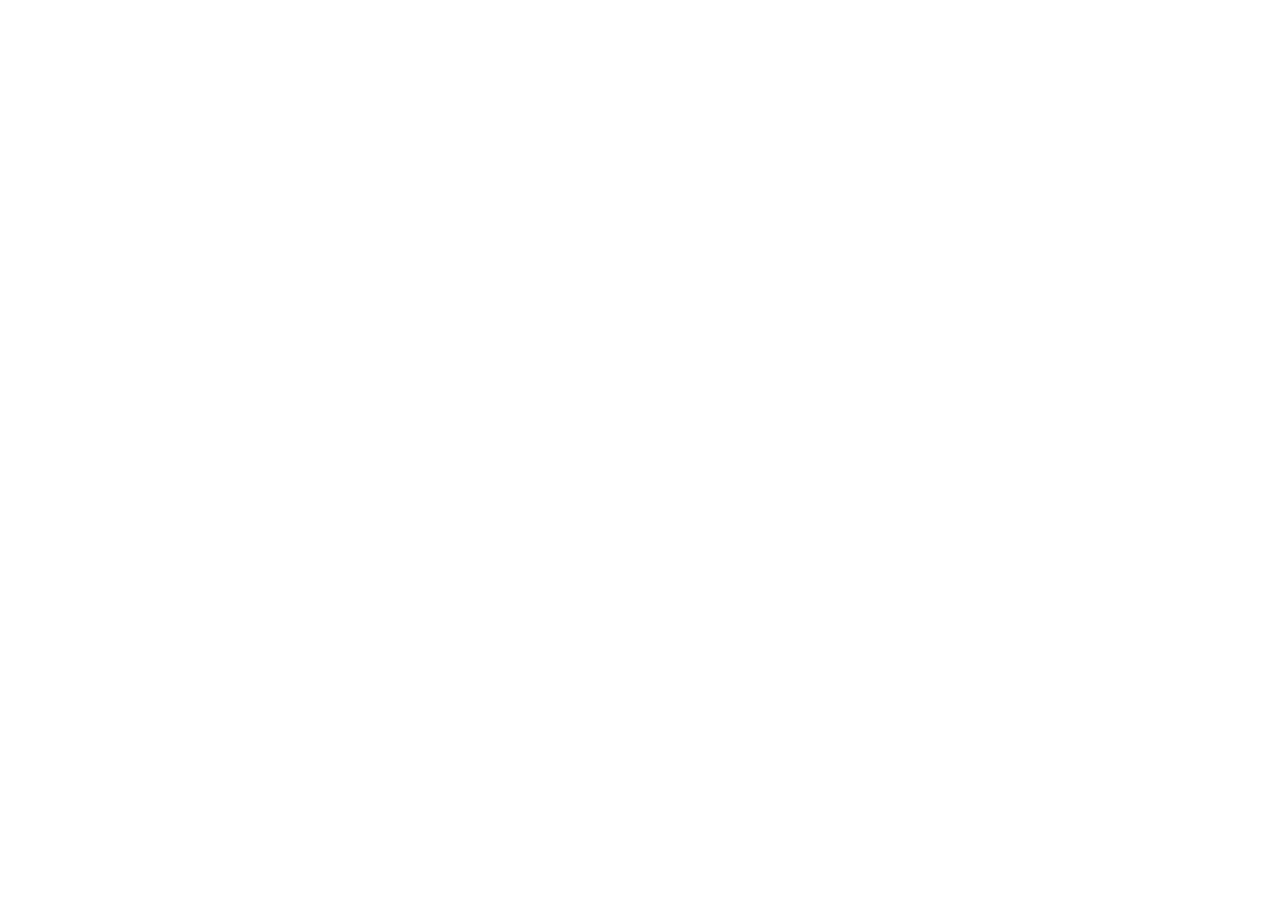
==== sabores.html @ e5dd21df "feat: :art:" ====
<!DOCTYPE html>
<html lang="en">
<head>
    <meta charset="UTF-8">
    <meta name="viewport" content="width=device-width, initial-scale=1.0">
    <title>Document</title>
</head>
<body>
    <script src="js/presidentes.js"></script>
</body>
</html>
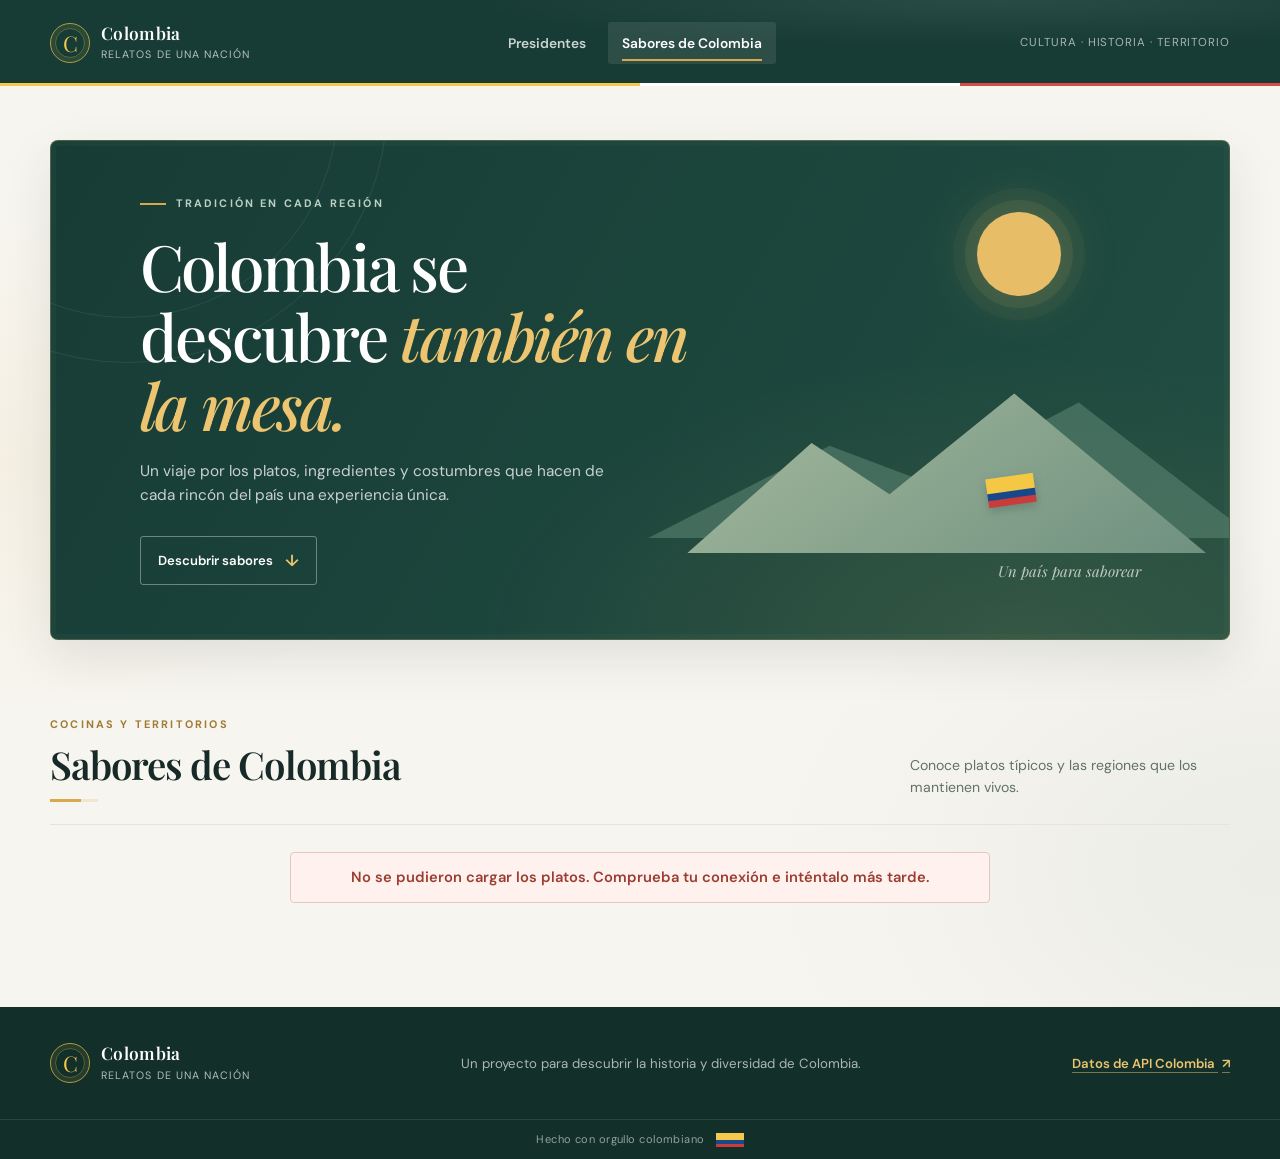
==== commit fd745200: "" ====
--- a/sabores.html
+++ b/sabores.html
@@ -1,11 +1,71 @@
 <!DOCTYPE html>
-<html lang="en">
+<html lang="es">
 <head>
-    <meta charset="UTF-8">
-    <meta name="viewport" content="width=device-width, initial-scale=1.0">
-    <title>Document</title>
+  <meta charset="UTF-8">
+  <meta name="viewport" content="width=device-width, initial-scale=1.0">
+  <meta name="theme-color" content="#173c35">
+  <meta name="description" content="Descubre platos típicos, sabores y tradiciones de las regiones de Colombia.">
+  <title>Sabores de Colombia | Relatos de una nación</title>
+  <link rel="stylesheet" href="css/style.css">
 </head>
 <body>
-    <script src="js/presidentes.js"></script>
+  <header class="encabezado">
+    <div class="barra-superior">
+      <a class="marca" href="index.html" aria-label="Mini Portal de Colombia, inicio">
+        <span class="marca-icono" aria-hidden="true">C</span>
+        <span><strong>Colombia</strong><small>Relatos de una nación</small></span>
+      </a>
+      <nav class="menu" aria-label="Navegación principal">
+        <a href="index.html">Presidentes</a>
+        <a href="sabores.html" class="activo" aria-current="page">Sabores de Colombia</a>
+      </nav>
+      <span class="encabezado-detalle">Cultura · Historia · Territorio</span>
+    </div>
+  </header>
+
+  <main class="principal">
+    <section class="intro">
+      <div class="intro-contenido">
+        <p class="sobretitulo"><span></span> TRADICIÓN EN CADA REGIÓN</p>
+        <h1>Colombia se descubre <em>también en la mesa.</em></h1>
+        <p class="intro-descripcion">Un viaje por los platos, ingredientes y costumbres que hacen de cada rincón del país una experiencia única.</p>
+        <a class="enlace-recorrido" href="#contenedor">Descubrir sabores <span aria-hidden="true">↓</span></a>
+      </div>
+      <div class="intro-ilustracion" aria-hidden="true">
+        <div class="sol"></div>
+        <div class="montana montana-atras"></div>
+        <div class="montana montana-frente"></div>
+        <div class="bandera"><span></span><span></span><span></span></div>
+        <p>Un país para saborear</p>
+      </div>
+    </section>
+
+    <section class="listado" aria-labelledby="titulo-listado">
+      <div class="listado-encabezado">
+        <div>
+          <p class="sobretitulo">COCINAS Y TERRITORIOS</p>
+          <h2 id="titulo-listado">Sabores de Colombia</h2>
+        </div>
+        <p class="listado-nota">Conoce platos típicos y las regiones que los mantienen vivos.</p>
+      </div>
+      <p id="mensaje" class="mensaje" role="status" aria-live="polite"></p>
+      <p id="resumen" class="resumen"></p>
+      <section id="contenedor" class="grilla" aria-label="Listado de platos típicos"></section>
+    </section>
+  </main>
+
+  <footer class="pie">
+    <div class="pie-contenido">
+      <a class="marca marca-pie" href="index.html">
+        <span class="marca-icono" aria-hidden="true">C</span>
+        <span><strong>Colombia</strong><small>Relatos de una nación</small></span>
+      </a>
+      <p>Un proyecto para descubrir la historia y diversidad de Colombia.</p>
+      <a class="fuente" href="https://api-colombia.com/" target="_blank" rel="noopener noreferrer">Datos de API Colombia <span aria-hidden="true">↗</span></a>
+    </div>
+    <div class="pie-final"><span>Hecho con orgullo colombiano</span><span class="tricolor" aria-hidden="true"></span></div>
+  </footer>
+
+  <script src="js/sabores.js"></script>
 </body>
-</html>+</html>
--- a/css/style.css
+++ b/css/style.css
@@ -0,0 +1,800 @@
+@import url("https://fonts.googleapis.com/css2?family=DM+Sans:wght@400;500;600;700&family=Playfair+Display:wght@500;600;700&display=swap");
+
+:root {
+  color-scheme: light;
+  --tinta: #172a27;
+  --tinta-suave: #61716c;
+  --bosque: #173c35;
+  --bosque-claro: #24574b;
+  --dorado: #d7a84e;
+  --crema: #f7f5ef;
+  --papel: #fffefa;
+  --linea: #e8e4da;
+  --sombra: 0 18px 48px rgba(30, 48, 41, 0.1);
+}
+
+* {
+  box-sizing: border-box;
+  margin: 0;
+  padding: 0;
+}
+
+html {
+  scroll-behavior: smooth;
+}
+
+body {
+  min-width: 320px;
+  min-height: 100vh;
+  display: flex;
+  flex-direction: column;
+  background:
+    radial-gradient(ellipse at 0% 40%, rgba(215, 168, 78, 0.075), transparent 29rem),
+    radial-gradient(ellipse at 100% 75%, rgba(36, 87, 75, 0.055), transparent 32rem),
+    var(--crema);
+  color: var(--tinta);
+  font-family: "DM Sans", "Segoe UI", sans-serif;
+  line-height: 1.6;
+  -webkit-font-smoothing: antialiased;
+}
+
+a {
+  color: inherit;
+}
+
+a:focus-visible {
+  outline: 3px solid var(--dorado);
+  outline-offset: 4px;
+}
+
+.encabezado {
+  position: relative;
+  z-index: 1;
+  background:
+    radial-gradient(ellipse at 78% 0%, rgba(255, 255, 255, 0.08), transparent 38%),
+    var(--bosque);
+  color: #fff;
+}
+
+.encabezado::after {
+  position: absolute;
+  right: 0;
+  bottom: 0;
+  left: 0;
+  height: 3px;
+  background: linear-gradient(90deg, #f3c84b 0 50%, #fff 50% 75%, #d54b45 75%);
+  content: "";
+}
+
+.barra-superior {
+  width: min(1180px, calc(100% - 48px));
+  min-height: 86px;
+  margin: 0 auto;
+  display: flex;
+  align-items: center;
+  justify-content: space-between;
+  gap: 32px;
+}
+
+.marca {
+  display: inline-flex;
+  align-items: center;
+  gap: 11px;
+  color: inherit;
+  text-decoration: none;
+}
+
+.marca-icono {
+  position: relative;
+  width: 40px;
+  height: 40px;
+  display: grid;
+  place-items: center;
+  border: 1px solid rgba(243, 200, 75, 0.7);
+  border-radius: 50%;
+  color: #f3c84b;
+  font-family: "Playfair Display", Georgia, serif;
+  font-size: 1.35rem;
+  box-shadow: inset 0 0 0 4px rgba(243, 200, 75, 0.09);
+}
+
+.marca-icono::after {
+  position: absolute;
+  inset: 4px;
+  border: 1px solid rgba(243, 200, 75, 0.32);
+  border-radius: 50%;
+  content: "";
+}
+
+.marca strong,
+.marca small {
+  display: block;
+}
+
+.marca strong {
+  font-family: "Playfair Display", Georgia, serif;
+  font-size: 1.08rem;
+  font-weight: 600;
+  letter-spacing: 0.02em;
+  line-height: 1.2;
+}
+
+.marca small {
+  margin-top: 3px;
+  color: rgba(255, 255, 255, 0.68);
+  font-size: 0.67rem;
+  letter-spacing: 0.1em;
+  text-transform: uppercase;
+}
+
+.menu {
+  align-self: stretch;
+  display: flex;
+  align-items: center;
+  gap: 8px;
+}
+
+.menu a {
+  position: relative;
+  padding: 10px 14px;
+  border-radius: 3px;
+  color: rgba(255, 255, 255, 0.78);
+  font-size: 0.86rem;
+  font-weight: 600;
+  text-decoration: none;
+  transition: color 180ms ease, background 180ms ease;
+}
+
+.menu a:hover,
+.menu a.activo {
+  background: rgba(255, 255, 255, 0.09);
+  color: #fff;
+}
+
+.menu a.activo::after {
+  position: absolute;
+  right: 14px;
+  bottom: 3px;
+  left: 14px;
+  height: 2px;
+  background: var(--dorado);
+  content: "";
+}
+
+.encabezado-detalle {
+  color: rgba(255, 255, 255, 0.62);
+  font-size: 0.72rem;
+  letter-spacing: 0.08em;
+  text-transform: uppercase;
+}
+
+.principal {
+  width: min(1180px, calc(100% - 48px));
+  flex: 1;
+  margin: 0 auto;
+  padding: 54px 0 80px;
+}
+
+.intro {
+  position: relative;
+  min-height: 385px;
+  overflow: hidden;
+  display: grid;
+  grid-template-columns: 1.12fr 0.88fr;
+  align-items: center;
+  margin-bottom: 76px;
+  padding: 54px 7.5%;
+  border: 1px solid rgba(234, 196, 110, 0.25);
+  border-radius: 8px;
+  background:
+    radial-gradient(ellipse at 82% 100%, rgba(216, 173, 92, 0.12), transparent 40%),
+    linear-gradient(120deg, #173c35, #204d42);
+  box-shadow: var(--sombra), inset 0 0 0 5px rgba(255, 255, 255, 0.025);
+  color: #fff;
+}
+
+.intro::before,
+.intro::after {
+  position: absolute;
+  border: 1px solid rgba(255, 255, 255, 0.08);
+  border-radius: 50%;
+  content: "";
+  pointer-events: none;
+}
+
+.intro::before {
+  width: 420px;
+  height: 420px;
+  top: -245px;
+  left: -135px;
+}
+
+.intro::after {
+  width: 520px;
+  height: 520px;
+  top: -300px;
+  left: -185px;
+}
+
+.intro-contenido {
+  position: relative;
+  z-index: 1;
+  max-width: 580px;
+}
+
+.sobretitulo {
+  color: #bbd0c4;
+  font-size: 0.68rem;
+  font-weight: 700;
+  letter-spacing: 0.2em;
+}
+
+.intro .sobretitulo {
+  display: flex;
+  align-items: center;
+  gap: 10px;
+  margin-bottom: 19px;
+}
+
+.intro .sobretitulo span {
+  width: 26px;
+  height: 2px;
+  background: var(--dorado);
+}
+
+.intro h1 {
+  max-width: 620px;
+  font-family: "Playfair Display", Georgia, serif;
+  font-size: clamp(2.5rem, 5vw, 4.25rem);
+  font-weight: 500;
+  letter-spacing: -0.035em;
+  line-height: 1.08;
+}
+
+.intro h1 em {
+  color: #edc46f;
+  font-weight: 500;
+}
+
+.intro-descripcion {
+  max-width: 470px;
+  margin-top: 20px;
+  color: rgba(255, 255, 255, 0.76);
+  font-size: 0.96rem;
+}
+
+.enlace-recorrido {
+  display: inline-flex;
+  align-items: center;
+  gap: 12px;
+  margin-top: 28px;
+  padding: 11px 17px;
+  border: 1px solid rgba(255, 255, 255, 0.36);
+  border-radius: 3px;
+  color: #fff;
+  font-size: 0.82rem;
+  font-weight: 600;
+  text-decoration: none;
+  transition: background 180ms ease, border-color 180ms ease;
+}
+
+.enlace-recorrido:hover {
+  border-color: var(--dorado);
+  background: rgba(255, 255, 255, 0.08);
+}
+
+.enlace-recorrido span {
+  color: #edc46f;
+  font-size: 1rem;
+}
+
+.intro-ilustracion {
+  position: relative;
+  min-height: 255px;
+  align-self: stretch;
+}
+
+.intro-ilustracion::before {
+  position: absolute;
+  top: 12%;
+  left: 12%;
+  width: 5px;
+  height: 5px;
+  border-radius: 50%;
+  background: rgba(255, 255, 255, 0.85);
+  box-shadow:
+    54px 34px 0 -1px rgba(255, 255, 255, 0.65),
+    132px 4px 0 -1px rgba(255, 255, 255, 0.55),
+    192px 52px 0 -2px rgba(255, 255, 255, 0.75),
+    236px 18px 0 -1px rgba(255, 255, 255, 0.55);
+}
+
+.sol {
+  position: absolute;
+  top: 17px;
+  right: 18%;
+  width: 84px;
+  height: 84px;
+  border-radius: 50%;
+  background: #e8bd68;
+  box-shadow:
+    0 0 0 12px rgba(232, 189, 104, 0.08),
+    0 0 0 24px rgba(232, 189, 104, 0.04),
+    0 0 60px rgba(232, 189, 104, 0.24);
+}
+
+.montana {
+  position: absolute;
+  right: -15%;
+  bottom: 32px;
+  width: 118%;
+  height: 160px;
+  clip-path: polygon(0 100%, 24% 31%, 39% 63%, 63% 0, 100% 100%);
+}
+
+.montana-atras {
+  right: -26%;
+  bottom: 47px;
+  width: 138%;
+  background: #588170;
+  opacity: 0.62;
+  clip-path: polygon(0 100%, 30% 42%, 46% 65%, 71% 15%, 100% 100%);
+}
+
+.montana-frente {
+  background: linear-gradient(145deg, #a5b99d, #6f9180);
+}
+
+.bandera {
+  position: absolute;
+  right: 24%;
+  bottom: 80px;
+  z-index: 1;
+  width: 48px;
+  height: 29px;
+  transform: rotate(-8deg);
+  filter: drop-shadow(0 4px 5px rgba(15, 33, 28, 0.2));
+}
+
+.bandera span {
+  display: block;
+  height: 50%;
+  background: #f4c744;
+}
+
+.bandera span:nth-child(2),
+.bandera span:nth-child(3) {
+  height: 25%;
+  background: #17488a;
+}
+
+.bandera span:nth-child(3) {
+  background: #c83c3b;
+}
+
+.intro-ilustracion > p {
+  position: absolute;
+  right: 0;
+  bottom: 2px;
+  color: rgba(255, 255, 255, 0.7);
+  font-family: "Playfair Display", Georgia, serif;
+  font-size: 0.93rem;
+  font-style: italic;
+}
+
+.listado-encabezado {
+  display: flex;
+  align-items: end;
+  justify-content: space-between;
+  gap: 24px;
+  margin-bottom: 27px;
+  padding-bottom: 22px;
+  border-bottom: 1px solid var(--linea);
+}
+
+.listado-encabezado .sobretitulo {
+  margin-bottom: 7px;
+  color: #a17b36;
+}
+
+.listado-encabezado h2 {
+  color: var(--tinta);
+  font-family: "Playfair Display", Georgia, serif;
+  font-size: clamp(1.8rem, 3vw, 2.45rem);
+  font-weight: 600;
+  letter-spacing: -0.025em;
+  line-height: 1.2;
+}
+
+.listado-encabezado h2::after {
+  width: 48px;
+  height: 3px;
+  display: block;
+  margin-top: 12px;
+  background: linear-gradient(90deg, var(--dorado) 0 65%, rgba(215, 168, 78, 0.2) 65%);
+  content: "";
+}
+
+.listado-nota {
+  max-width: 320px;
+  padding-bottom: 3px;
+  color: var(--tinta-suave);
+  font-size: 0.88rem;
+}
+
+.mensaje {
+  margin: 18px 0 24px;
+  color: var(--bosque-claro);
+  font-size: 0.92rem;
+  font-weight: 600;
+  text-align: center;
+}
+
+.mensaje:empty {
+  display: none;
+}
+
+.mensaje.cargando::before {
+  width: 17px;
+  height: 17px;
+  display: inline-block;
+  margin-right: 10px;
+  border: 2px solid #d5dfd6;
+  border-top-color: var(--bosque-claro);
+  border-radius: 50%;
+  animation: girar 800ms linear infinite;
+  content: "";
+  vertical-align: -4px;
+}
+
+.mensaje.error {
+  max-width: 700px;
+  margin-right: auto;
+  margin-left: auto;
+  padding: 13px 18px;
+  border: 1px solid #e6c6bd;
+  border-radius: 4px;
+  background: #fff2ee;
+  color: #9c3d31;
+}
+
+.resumen {
+  width: fit-content;
+  margin: 0 auto 24px;
+  padding: 7px 15px;
+  border: 1px solid #e6d5ad;
+  border-radius: 999px;
+  background: #fbf3df;
+  color: #795e2c;
+  font-size: 0.8rem;
+  font-weight: 700;
+}
+
+.resumen:empty {
+  display: none;
+}
+
+.grilla {
+  display: grid;
+  grid-template-columns: repeat(auto-fill, minmax(245px, 1fr));
+  gap: 23px;
+}
+
+.tarjeta {
+  position: relative;
+  overflow: hidden;
+  display: flex;
+  flex-direction: column;
+  border: 1px solid var(--linea);
+  border-radius: 7px;
+  background: var(--papel);
+  box-shadow: 0 5px 18px rgba(30, 48, 41, 0.045);
+  transition: transform 220ms ease, box-shadow 220ms ease, border-color 220ms ease;
+}
+
+.tarjeta::before {
+  position: absolute;
+  top: 0;
+  right: 0;
+  left: 0;
+  z-index: 2;
+  height: 3px;
+  background: linear-gradient(90deg, #f3c84b, #d7a84e 55%, #c83c3b);
+  content: "";
+}
+
+.tarjeta::after {
+  position: absolute;
+  top: 3px;
+  right: 0;
+  left: 0;
+  z-index: 1;
+  height: 100px;
+  background: linear-gradient(180deg, rgba(18, 47, 42, 0.18), transparent);
+  content: "";
+  pointer-events: none;
+}
+
+.tarjeta:hover {
+  transform: translateY(-5px);
+  border-color: #d7c9a9;
+  box-shadow: 0 17px 32px rgba(30, 48, 41, 0.12);
+}
+
+.tarjeta img {
+  width: 100%;
+  height: 220px;
+  display: block;
+  object-fit: cover;
+  background: #e9e7df;
+  filter: saturate(0.88);
+  transition: filter 240ms ease, transform 350ms ease;
+}
+
+.tarjeta:hover img {
+  transform: scale(1.035);
+  filter: saturate(1.08);
+}
+
+.tarjeta-cuerpo {
+  flex: 1;
+  display: flex;
+  flex-direction: column;
+  align-items: flex-start;
+  gap: 9px;
+  padding: 20px;
+}
+
+.tarjeta-cuerpo::before {
+  width: 30px;
+  height: 2px;
+  display: block;
+  background: var(--dorado);
+  content: "";
+}
+
+.tarjeta h3 {
+  color: var(--tinta);
+  font-family: "Playfair Display", Georgia, serif;
+  font-size: 1.23rem;
+  line-height: 1.3;
+}
+
+.tarjeta p {
+  color: var(--tinta-suave);
+  font-size: 0.88rem;
+}
+
+.etiqueta {
+  display: inline-flex;
+  align-items: center;
+  padding: 5px 10px;
+  border: 1px solid #e6d5ad;
+  border-radius: 999px;
+  background: #fbf3df;
+  color: #795e2c;
+  font-size: 0.72rem;
+  font-weight: 700;
+}
+
+.pie {
+  background: #122f2a;
+  color: #fff;
+}
+
+.pie-contenido {
+  width: min(1180px, calc(100% - 48px));
+  min-height: 112px;
+  margin: 0 auto;
+  display: flex;
+  align-items: center;
+  justify-content: space-between;
+  gap: 24px;
+}
+
+.pie-contenido > p {
+  color: rgba(255, 255, 255, 0.65);
+  font-size: 0.83rem;
+}
+
+.fuente {
+  color: #eac46e;
+  font-size: 0.82rem;
+  font-weight: 600;
+  text-decoration-color: rgba(234, 196, 110, 0.5);
+  text-underline-offset: 4px;
+}
+
+.fuente span {
+  margin-left: 4px;
+}
+
+.pie-final {
+  min-height: 40px;
+  display: flex;
+  align-items: center;
+  justify-content: center;
+  gap: 11px;
+  border-top: 1px solid rgba(255, 255, 255, 0.1);
+  color: rgba(255, 255, 255, 0.55);
+  font-size: 0.69rem;
+  letter-spacing: 0.04em;
+}
+
+.tricolor {
+  width: 28px;
+  height: 14px;
+  display: inline-block;
+  background: linear-gradient(to bottom, #f3c84b 0 50%, #17488a 50% 75%, #c83c3b 75%);
+}
+
+@keyframes girar {
+  to {
+    transform: rotate(360deg);
+  }
+}
+
+@media (max-width: 850px) {
+  .barra-superior {
+    gap: 15px;
+  }
+
+  .encabezado-detalle {
+    display: none;
+  }
+
+  .intro {
+    min-height: 350px;
+    padding: 45px 6%;
+  }
+
+  .intro-ilustracion {
+    min-height: 230px;
+  }
+
+  .listado-encabezado {
+    align-items: flex-start;
+    flex-direction: column;
+    gap: 9px;
+  }
+}
+
+@media (max-width: 600px) {
+  .barra-superior,
+  .principal,
+  .pie-contenido {
+    width: min(100% - 32px, 520px);
+  }
+
+  .barra-superior {
+    min-height: 74px;
+    flex-wrap: wrap;
+    gap: 10px;
+    padding: 13px 0;
+  }
+
+  .marca-icono {
+    width: 35px;
+    height: 35px;
+  }
+
+  .menu {
+    gap: 0;
+  }
+
+  .menu a {
+    padding: 8px 9px;
+    font-size: 0.75rem;
+  }
+
+  .menu a.activo::after {
+    right: 9px;
+    left: 9px;
+  }
+
+  .principal {
+    padding-top: 24px;
+    padding-bottom: 54px;
+  }
+
+  .intro {
+    min-height: 0;
+    grid-template-columns: 1fr;
+    gap: 14px;
+    margin-bottom: 52px;
+    padding: 35px 25px 22px;
+  }
+
+  .intro h1 {
+    font-size: clamp(2.35rem, 11vw, 3.35rem);
+  }
+
+  .intro-descripcion {
+    font-size: 0.89rem;
+  }
+
+  .intro-ilustracion {
+    min-height: 145px;
+    margin: 0 -12px;
+  }
+
+  .intro-ilustracion::before {
+    left: 7%;
+    box-shadow:
+      42px 25px 0 -1px rgba(255, 255, 255, 0.65),
+      105px 3px 0 -1px rgba(255, 255, 255, 0.55),
+      154px 37px 0 -2px rgba(255, 255, 255, 0.75);
+  }
+
+  .sol {
+    top: 4px;
+    right: 24%;
+    width: 60px;
+    height: 60px;
+  }
+
+  .montana {
+    bottom: 22px;
+    height: 115px;
+  }
+
+  .montana-atras {
+    bottom: 33px;
+  }
+
+  .bandera {
+    right: 32%;
+    bottom: 55px;
+    transform: scale(0.82) rotate(-8deg);
+  }
+
+  .intro-ilustracion > p {
+    right: 4px;
+    bottom: 0;
+    font-size: 0.8rem;
+  }
+
+  .listado-encabezado h2 {
+    font-size: 2rem;
+  }
+
+  .listado-nota {
+    font-size: 0.83rem;
+  }
+
+  .grilla {
+    grid-template-columns: 1fr;
+    gap: 16px;
+  }
+
+  .tarjeta img {
+    height: 205px;
+  }
+
+  .tarjeta::after {
+    height: 95px;
+  }
+
+  .pie-contenido {
+    align-items: flex-start;
+    flex-direction: column;
+    gap: 13px;
+    padding-top: 25px;
+    padding-bottom: 23px;
+  }
+
+  .pie-final {
+    font-size: 0.63rem;
+  }
+}
+
+@media (prefers-reduced-motion: reduce) {
+  *,
+  *::before,
+  *::after {
+    scroll-behavior: auto !important;
+    animation-duration: 0.01ms !important;
+    animation-iteration-count: 1 !important;
+    transition-duration: 0.01ms !important;
+  }
+}
